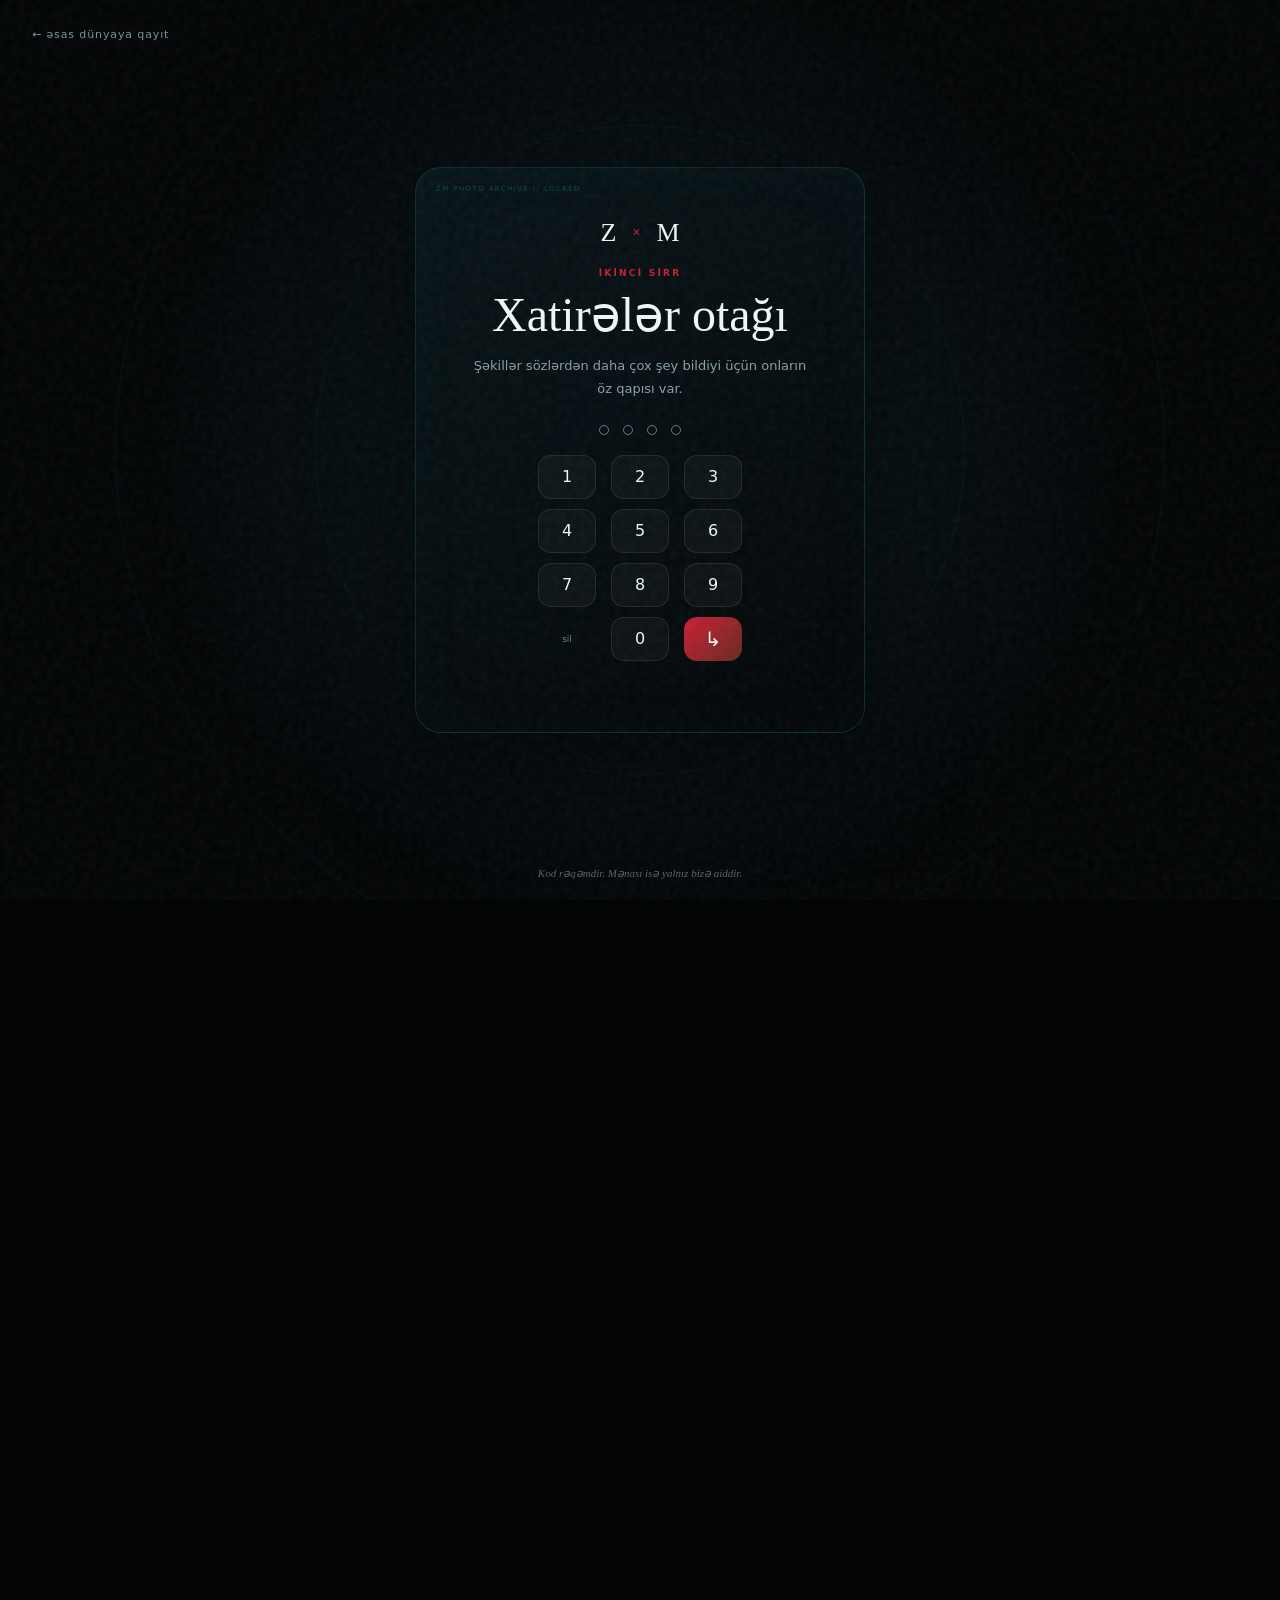
==== gallery.html @ 8cc77999 "Add files via upload" ====
<!doctype html>
<html lang="az">
<head>
  <meta charset="UTF-8">
  <meta name="viewport" content="width=device-width, initial-scale=1.0, viewport-fit=cover">
  <meta name="theme-color" content="#020405">
  <meta name="description" content="Ziya və Mədinənin kodla qorunan şəkil arxivi.">
  <title>ZM | Qalereya</title>
  <link rel="icon" href="assets/favicon.svg" type="image/svg+xml">
  <link rel="stylesheet" href="gallery.css">
  <link rel="stylesheet" href="gallery-images.css">
</head>
<body class="gallery-locked">
  <div class="grain" aria-hidden="true"></div>
  <div class="ocean-glow" aria-hidden="true"></div>

  <section class="vault-lock" id="vaultLock" aria-labelledby="vaultTitle">
    <a class="back-link" href="index.html">← əsas dünyaya qayıt</a>
    <div class="vault-rings" aria-hidden="true"><i></i><i></i><i></i></div>
    <div class="vault-panel">
      <span class="system-label">ZM PHOTO ARCHIVE // LOCKED</span>
      <div class="vault-symbol" aria-hidden="true"><span>Z</span><b>×</b><span>M</span></div>
      <p class="eyebrow">İkinci sirr</p>
      <h1 id="vaultTitle">Xatirələr otağı</h1>
      <p>Şəkillər sözlərdən daha çox şey bildiyi üçün onların öz qapısı var.</p>

      <form id="galleryPinForm" autocomplete="off">
        <label class="sr-only" for="galleryPin">Qalereya kodu</label>
        <input id="galleryPin" type="password" inputmode="numeric" maxlength="4" pattern="[0-9]*">
        <div class="vault-dots" aria-hidden="true"><i></i><i></i><i></i><i></i></div>
        <div class="vault-keypad" aria-label="Qalereya rəqəm klaviaturası">
          <button type="button" data-vault-key="1">1</button><button type="button" data-vault-key="2">2</button><button type="button" data-vault-key="3">3</button>
          <button type="button" data-vault-key="4">4</button><button type="button" data-vault-key="5">5</button><button type="button" data-vault-key="6">6</button>
          <button type="button" data-vault-key="7">7</button><button type="button" data-vault-key="8">8</button><button type="button" data-vault-key="9">9</button>
          <button type="button" class="clear-key" data-vault-clear>sil</button><button type="button" data-vault-key="0">0</button><button type="submit" class="enter-key">↳</button>
        </div>
        <p class="vault-error" id="vaultError" role="alert"></p>
      </form>
    </div>
    <span class="vault-foot">Kod rəqəmdir. Mənası isə yalnız bizə aiddir.</span>
  </section>

  <main class="gallery-world" id="galleryWorld" aria-hidden="true">
    <header>
      <a class="gallery-brand" href="index.html"><span>Z</span><i>♡</i><span>M</span></a>
      <span class="archive-status"><i></i> arxiv açıqdır</span>
      <a class="home-link" href="index.html">Əsas səhifə</a>
    </header>

    <section class="gallery-hero">
      <div class="gallery-orbit" aria-hidden="true"><i></i><i></i></div>
      <p class="eyebrow">Kod 2006 qəbul edildi</p>
      <h1>Şəkillər danışanda<br><em>sözlər susur.</em></h1>
      <p>Bu otaqda artıq səkkiz xatirə yaşayır. Hər şəklə toxunanda həmin kadr bütün ekranı tutur, sanki vaxt bir anlıq yenidən dayanır.</p>
      <div class="archive-count"><b>08</b><span>qorunan<br>xatirə</span></div>
    </section>

    <section class="photo-archive" aria-label="Şəkil yerləri">
      <button class="archive-card card-tall has-photo photo-01" type="button" data-photo-view data-photo-title="Ən sevdiyim şəkil" data-photo-code="ZM-001">
        <span class="favorite-badge">Ziyanın seçimi ♡</span><span class="card-code">ZM-001</span><span class="card-copy"><b>Ən sevdiyim şəkil</b><small>Gecənin ən gözəl kadrı</small></span><span class="view-photo">↗</span>
      </button>
      <button class="archive-card card-wide has-photo photo-02" type="button" data-photo-view data-photo-title="Bir təbəssüm" data-photo-code="ZM-002">
        <span class="card-code">ZM-002</span><span class="card-copy"><b>Bir təbəssüm</b><small>Sakit və doğma</small></span><span class="view-photo">↗</span>
      </button>
      <button class="archive-card has-photo photo-03" type="button" data-photo-view data-photo-title="Qırmızı gecə" data-photo-code="ZM-003">
        <span class="card-code">ZM-003</span><span class="card-copy"><b>Qırmızı gecə</b><small>İşıqların içində</small></span><span class="view-photo">↗</span>
      </button>
      <button class="archive-card has-photo photo-04" type="button" data-photo-view data-photo-title="Mavi səma" data-photo-code="ZM-004">
        <span class="card-code">ZM-004</span><span class="card-copy"><b>Mavi səma</b><small>Günəşli bir kadr</small></span><span class="view-photo">↗</span>
      </button>
      <button class="archive-card card-wide has-photo photo-05" type="button" data-photo-view data-photo-title="Parkda bir gün" data-photo-code="ZM-005">
        <span class="card-code">ZM-005</span><span class="card-copy"><b>Parkda bir gün</b><small>Yaşılın içində</small></span><span class="view-photo">↗</span>
      </button>
      <button class="archive-card has-photo photo-06" type="button" data-photo-view data-photo-title="İsti işıq" data-photo-code="ZM-006">
        <span class="card-code">ZM-006</span><span class="card-copy"><b>İsti işıq</b><small>Bir anlıq baxış</small></span><span class="view-photo">↗</span>
      </button>
      <button class="archive-card has-photo photo-07" type="button" data-photo-view data-photo-title="Sözsüz" data-photo-code="ZM-007">
        <span class="card-code">ZM-007</span><span class="card-copy"><b>Sözsüz</b><small>Amma aydın</small></span><span class="view-photo">↗</span>
      </button>
      <button class="archive-card final-card has-photo photo-08" type="button" data-photo-view data-photo-title="Sakit gözəllik" data-photo-code="ZM-008">
        <span class="card-code">ZM-008</span><span class="card-copy"><b>Sakit gözəllik</b><small>Arxiv davam edir</small></span><span class="view-photo">↗</span>
      </button>
    </section>

    <p class="gallery-note">Bu səkkiz kadr artıq arxivin ilk fəslidir. Yeni şəkillər gəldikcə otaq böyüyəcək və hər birinin öz qeydi olacaq.</p>
    <footer><span>Ziya</span><i>13.04 → ∞</i><span>Mədinə</span></footer>
  </main>

  <div class="photo-viewer" id="photoViewer" role="dialog" aria-modal="true" aria-labelledby="viewerTitle" hidden>
    <button class="viewer-close" id="viewerClose" type="button" aria-label="Şəkli bağla">×</button>
    <button class="viewer-nav viewer-prev" id="viewerPrev" type="button" aria-label="Əvvəlki şəkil">←</button>
    <figure><div class="viewer-image" id="viewerImage"></div><figcaption><small id="viewerCode"></small><h2 id="viewerTitle"></h2><span id="viewerCount"></span></figcaption></figure>
    <button class="viewer-nav viewer-next" id="viewerNext" type="button" aria-label="Növbəti şəkil">→</button>
  </div>

  <script src="gallery.js"></script>
</body>
</html>
---- gallery.css ----
:root { --black:#020405; --panel:#071014; --sea:#1aa0ad; --red:#cc1e34; --chestnut:#652a20; --ink:#edf8f8; --muted:#88a1a5; --serif:Georgia,"Times New Roman",serif; --sans:Inter,ui-sans-serif,system-ui,sans-serif; }
*{box-sizing:border-box}html{scroll-behavior:smooth}body{margin:0;background:var(--black);color:var(--ink);font-family:var(--sans);overflow-x:hidden}body.gallery-locked{overflow:hidden}button,input{font:inherit}button,a{color:inherit}a{text-decoration:none}.sr-only{position:absolute;width:1px;height:1px;padding:0;margin:-1px;overflow:hidden;clip:rect(0,0,0,0);white-space:nowrap;border:0}.grain{position:fixed;inset:0;z-index:9999;pointer-events:none;opacity:.055;background-image:url("data:image/svg+xml,%3Csvg viewBox='0 0 160 160' xmlns='http://www.w3.org/2000/svg'%3E%3Cfilter id='n'%3E%3CfeTurbulence type='fractalNoise' baseFrequency='.8' numOctaves='4' stitchTiles='stitch'/%3E%3C/filter%3E%3Crect width='100%25' height='100%25' filter='url(%23n)'/%3E%3C/svg%3E")}.ocean-glow{position:fixed;inset:0;pointer-events:none;background:radial-gradient(circle at 80% 20%,rgba(19,135,149,.11),transparent 28%),radial-gradient(circle at 10% 80%,rgba(177,18,40,.09),transparent 30%)}
.vault-lock{position:fixed;inset:0;z-index:1000;display:grid;place-items:center;min-height:100svh;padding:45px 20px;background:radial-gradient(circle at 50% 50%,#0b1a20,#020405 62%);transition:opacity 1s,visibility 1s,transform 1s}.vault-lock.open{opacity:0;visibility:hidden;transform:scale(1.08)}.back-link{position:absolute;top:28px;left:32px;color:#789397;font-size:11px;letter-spacing:.08em}.vault-panel{position:relative;z-index:2;width:min(450px,100%);padding:50px 45px 38px;text-align:center;border:1px solid rgba(30,158,169,.22);border-radius:26px;background:linear-gradient(145deg,rgba(8,20,24,.92),rgba(3,5,7,.94));box-shadow:0 35px 100px rgba(0,0,0,.62),inset 0 0 60px rgba(20,143,154,.04)}.system-label{position:absolute;top:17px;left:20px;color:rgba(34,167,177,.35);font-size:7px;letter-spacing:.2em}.vault-symbol{display:flex;align-items:center;justify-content:center;gap:16px;margin-bottom:20px;font:400 26px var(--serif)}.vault-symbol b{color:var(--red);font-size:14px}.eyebrow{margin:0 0 13px;color:var(--red);font-size:9px;font-weight:700;letter-spacing:.25em;text-transform:uppercase}.vault-panel h1{margin:0;font:400 clamp(34px,8vw,48px)/1 var(--serif)}.vault-panel>p:not(.eyebrow){max-width:340px;margin:16px auto 25px;color:var(--muted);font-size:13px;line-height:1.7}#galleryPin{position:absolute;width:1px;height:1px;opacity:0}.vault-dots{display:flex;justify-content:center;gap:14px;margin-bottom:20px}.vault-dots i{width:10px;height:10px;border:1px solid #63787b;border-radius:50%;transition:.25s}.vault-dots i.on{border-color:var(--sea);background:var(--sea);box-shadow:0 0 14px var(--sea)}.vault-keypad{display:grid;grid-template-columns:repeat(3,58px);justify-content:center;gap:10px 15px}.vault-keypad button{height:44px;border:1px solid rgba(255,255,255,.09);border-radius:13px;background:rgba(255,255,255,.035);cursor:pointer;transition:.2s}.vault-keypad button:hover{border-color:rgba(26,160,173,.4);background:rgba(18,115,126,.16);transform:translateY(-2px)}.vault-keypad .clear-key{border-color:transparent;background:none;color:#688084;font-size:9px}.vault-keypad .enter-key{border:0;background:linear-gradient(135deg,var(--red),var(--chestnut));font-size:20px}.vault-error{min-height:17px;margin:16px 0 0;color:#ea5062;font-size:11px}.vault-panel.shake{animation:shake .45s}.vault-foot{position:absolute;bottom:20px;color:#52676a;font:italic 11px var(--serif)}.vault-rings{position:absolute;inset:0;display:grid;place-items:center;overflow:hidden}.vault-rings i{position:absolute;width:650px;height:650px;border:1px solid rgba(24,154,165,.08);border-radius:50%;animation:spin 25s linear infinite}.vault-rings i:nth-child(2){width:850px;height:850px;border-style:dashed;border-color:rgba(194,24,47,.08);animation-direction:reverse}.vault-rings i:nth-child(3){width:1050px;height:1050px;animation-duration:40s}
.gallery-world{opacity:0;visibility:hidden;transition:opacity 1.2s .3s}.gallery-world.visible{opacity:1;visibility:visible}.gallery-world header{position:fixed;z-index:100;top:0;left:0;width:100%;height:72px;display:grid;grid-template-columns:1fr auto 1fr;align-items:center;padding:0 clamp(22px,6vw,80px);border-bottom:1px solid rgba(26,160,173,.12);background:rgba(2,4,5,.82);backdrop-filter:blur(16px)}.gallery-brand{display:flex;align-items:center;gap:7px;font:20px var(--serif)}.gallery-brand i{color:var(--red);font-style:normal}.archive-status{display:flex;align-items:center;gap:8px;color:#789397;font-size:9px;letter-spacing:.15em;text-transform:uppercase}.archive-status i{width:6px;height:6px;border-radius:50%;background:var(--sea);box-shadow:0 0 12px var(--sea);animation:blink 1.5s infinite}.home-link{justify-self:end;color:#8da4a7;font-size:11px}.gallery-hero{position:relative;min-height:760px;display:flex;flex-direction:column;align-items:center;justify-content:center;padding:120px 24px 80px;text-align:center;overflow:hidden}.gallery-hero::before{content:"ZM";position:absolute;color:rgba(255,255,255,.018);font:700 min(50vw,620px)/1 var(--serif);letter-spacing:-.16em}.gallery-hero h1{position:relative;margin:0;font:400 clamp(52px,8vw,105px)/.95 var(--serif);letter-spacing:-.055em}.gallery-hero h1 em{color:var(--sea);font-weight:400}.gallery-hero>p:not(.eyebrow){position:relative;max-width:650px;margin:27px auto;color:var(--muted);font-size:14px;line-height:1.8}.gallery-orbit{position:absolute;width:min(620px,80vw);height:min(620px,80vw);border:1px solid rgba(27,156,168,.11);border-radius:50%;animation:spin 28s linear infinite}.gallery-orbit::before{content:"";position:absolute;inset:50px;border:1px dashed rgba(201,27,49,.13);border-radius:50%}.gallery-orbit i{position:absolute;left:15%;top:12%;width:7px;height:7px;border-radius:50%;background:var(--red);box-shadow:0 0 18px var(--red)}.gallery-orbit i:nth-child(2){left:84%;top:72%;background:var(--sea);box-shadow:0 0 18px var(--sea)}.archive-count{position:relative;display:flex;align-items:center;gap:12px;margin-top:15px}.archive-count b{color:var(--red);font:400 38px var(--serif)}.archive-count span{color:#657d80;font-size:8px;line-height:1.4;letter-spacing:.14em;text-align:left;text-transform:uppercase}
.photo-archive{display:grid;grid-template-columns:repeat(3,1fr);grid-auto-rows:280px;gap:16px;padding:40px clamp(20px,6vw,80px) 70px}.archive-card{position:relative;min-height:260px;overflow:hidden;text-align:left;border:1px solid rgba(26,150,161,.15);border-radius:22px;background:radial-gradient(circle at 30% 25%,rgba(22,134,145,.18),transparent 26%),linear-gradient(145deg,#09171b,#030506 70%);cursor:pointer;isolation:isolate;transition:.45s}.archive-card:nth-child(2n){background:radial-gradient(circle at 70% 25%,rgba(190,27,48,.17),transparent 27%),linear-gradient(145deg,#17090a,#050708)}.archive-card:hover{transform:translateY(-7px);border-color:rgba(31,171,181,.4);box-shadow:0 28px 60px rgba(0,0,0,.43)}.card-tall{grid-row:span 2}.card-wide{grid-column:span 2}.card-code{position:absolute;top:20px;left:22px;color:rgba(199,222,224,.4);font-size:8px;letter-spacing:.18em}.card-copy{position:absolute;left:25px;bottom:24px;display:flex;flex-direction:column;gap:5px}.card-copy b{font:400 25px var(--serif)}.card-copy small{color:#82999d;font-size:8px;letter-spacing:.13em;text-transform:uppercase}.add-photo{position:absolute;right:22px;bottom:23px;display:grid;place-items:center;width:37px;height:37px;border:1px solid rgba(255,255,255,.23);border-radius:50%;font-size:19px}.card-light{position:absolute;width:170px;height:170px;right:-50px;top:-60px;border-radius:50%;background:rgba(27,157,169,.12);filter:blur(20px);animation:lightMove 7s ease-in-out infinite}.archive-card.has-photo{background-size:cover;background-position:center}.archive-card.has-photo::after{content:"";position:absolute;inset:0;z-index:-1;background:linear-gradient(to top,rgba(1,3,4,.9),transparent 66%)}.archive-card.has-photo .add-photo{font-size:0}.archive-card.has-photo .add-photo::after{content:"↻";font-size:14px}.gallery-note{max-width:680px;margin:0 auto 100px;padding:0 22px;color:#667d80;font:italic 14px/1.7 var(--serif);text-align:center}.gallery-world footer{display:flex;justify-content:center;align-items:center;gap:22px;padding:40px 20px;border-top:1px solid rgba(26,160,173,.12);font:italic 18px var(--serif)}.gallery-world footer i{color:var(--red);font-size:10px;letter-spacing:.15em}
@keyframes spin{to{transform:rotate(360deg)}}@keyframes shake{20%,60%{transform:translateX(-8px)}40%,80%{transform:translateX(8px)}}@keyframes blink{50%{opacity:.25}}@keyframes lightMove{50%{transform:translate(-100px,80px);background:rgba(195,28,49,.12)}}
@media(max-width:850px){.photo-archive{grid-template-columns:1fr 1fr}.card-tall{grid-row:span 1}.card-wide{grid-column:span 2}.gallery-hero{min-height:680px}}
@media(max-width:560px){.vault-panel{padding:48px 22px 32px}.back-link{top:18px;left:18px}.gallery-world header{grid-template-columns:1fr 1fr}.archive-status{display:none}.photo-archive{grid-template-columns:1fr;grid-auto-rows:300px}.card-wide{grid-column:span 1}.gallery-hero{min-height:650px}.gallery-hero h1{font-size:54px}.gallery-world footer{gap:12px}.vault-foot{font-size:9px}}
.archive-card.has-photo{background-size:cover;background-position:center}.archive-card.has-photo::after{z-index:0;background:linear-gradient(to top,rgba(1,3,4,.95),rgba(1,3,4,.08) 72%)}.archive-card.has-photo>*{z-index:1}.archive-card.photo-01{background-position:center 22%}.archive-card.photo-05{background-position:center}.view-photo{position:absolute;right:22px;bottom:23px;display:grid;place-items:center;width:37px;height:37px;border:1px solid rgba(255,255,255,.35);border-radius:50%;font-size:14px;backdrop-filter:blur(8px)}.favorite-badge{position:absolute;right:20px;top:18px;padding:8px 11px;color:#fff;border:1px solid rgba(255,255,255,.25);border-radius:99px;background:rgba(184,22,44,.72);font-size:8px;letter-spacing:.1em;text-transform:uppercase;backdrop-filter:blur(8px)}
.photo-viewer{position:fixed;inset:0;z-index:500;display:grid;grid-template-columns:70px minmax(0,1fr) 70px;align-items:center;padding:35px;background:rgba(1,3,4,.96);backdrop-filter:blur(20px)}.photo-viewer[hidden]{display:none}.photo-viewer figure{width:min(1050px,100%);height:min(82vh,850px);display:grid;grid-template-columns:minmax(0,1fr) 250px;margin:auto;overflow:hidden;border:1px solid rgba(31,160,171,.22);border-radius:25px;background:#05080a;box-shadow:0 35px 100px rgba(0,0,0,.65);animation:viewerIn .45s ease}.viewer-image{min-height:400px;background-size:contain;background-repeat:no-repeat;background-position:center;background-color:#020405}.photo-viewer figcaption{display:flex;flex-direction:column;justify-content:flex-end;padding:34px;border-left:1px solid rgba(31,160,171,.14);background:linear-gradient(160deg,#0b171b,#090506)}.photo-viewer figcaption small{color:var(--red);font-size:8px;letter-spacing:.2em}.photo-viewer figcaption h2{margin:12px 0;font:400 32px var(--serif)}.photo-viewer figcaption span{color:#718b8e;font-size:10px}.viewer-close{position:absolute;right:25px;top:20px;width:42px;height:42px;color:#dcebec;border:1px solid rgba(255,255,255,.18);border-radius:50%;background:rgba(255,255,255,.04);font-size:24px;cursor:pointer}.viewer-nav{width:48px;height:48px;justify-self:center;color:#dbe9ea;border:1px solid rgba(31,160,171,.24);border-radius:50%;background:#071014;cursor:pointer}.viewer-nav:hover,.viewer-close:hover{border-color:var(--red);background:rgba(181,25,45,.16)}
.viewer-image.archive-card{border:0;border-radius:0;cursor:default;isolation:auto;transition:none}.viewer-image.archive-card:hover{transform:none;box-shadow:none}
@keyframes viewerIn{from{opacity:0;transform:scale(.96) translateY(15px)}}
@media(max-width:560px){.photo-archive{grid-auto-rows:420px}.photo-viewer{grid-template-columns:45px minmax(0,1fr) 45px;padding:60px 5px 15px}.photo-viewer figure{height:75vh;grid-template-columns:1fr;grid-template-rows:minmax(0,1fr) auto}.photo-viewer figcaption{padding:18px 22px;border-left:0;border-top:1px solid rgba(31,160,171,.14)}.photo-viewer figcaption h2{font-size:24px}.viewer-nav{width:38px;height:38px}.viewer-close{right:15px;top:12px}}
@media(prefers-reduced-motion:reduce){*{animation-duration:.01ms!important;animation-iteration-count:1!important;transition-duration:.01ms!important}}

@media(max-width:560px){.grain{display:none}.ocean-glow{opacity:.7}.gallery-world header{backdrop-filter:none;background:rgba(2,4,5,.96)}.photo-archive{content-visibility:auto;contain-intrinsic-size:3000px}.archive-card{content-visibility:auto;contain-intrinsic-size:420px}.card-light{animation:none}.photo-viewer{backdrop-filter:none}.view-photo,.favorite-badge{backdrop-filter:none}}
@media(hover:none){.archive-card:hover{transform:none;box-shadow:none}.vault-keypad button:hover{transform:none}}
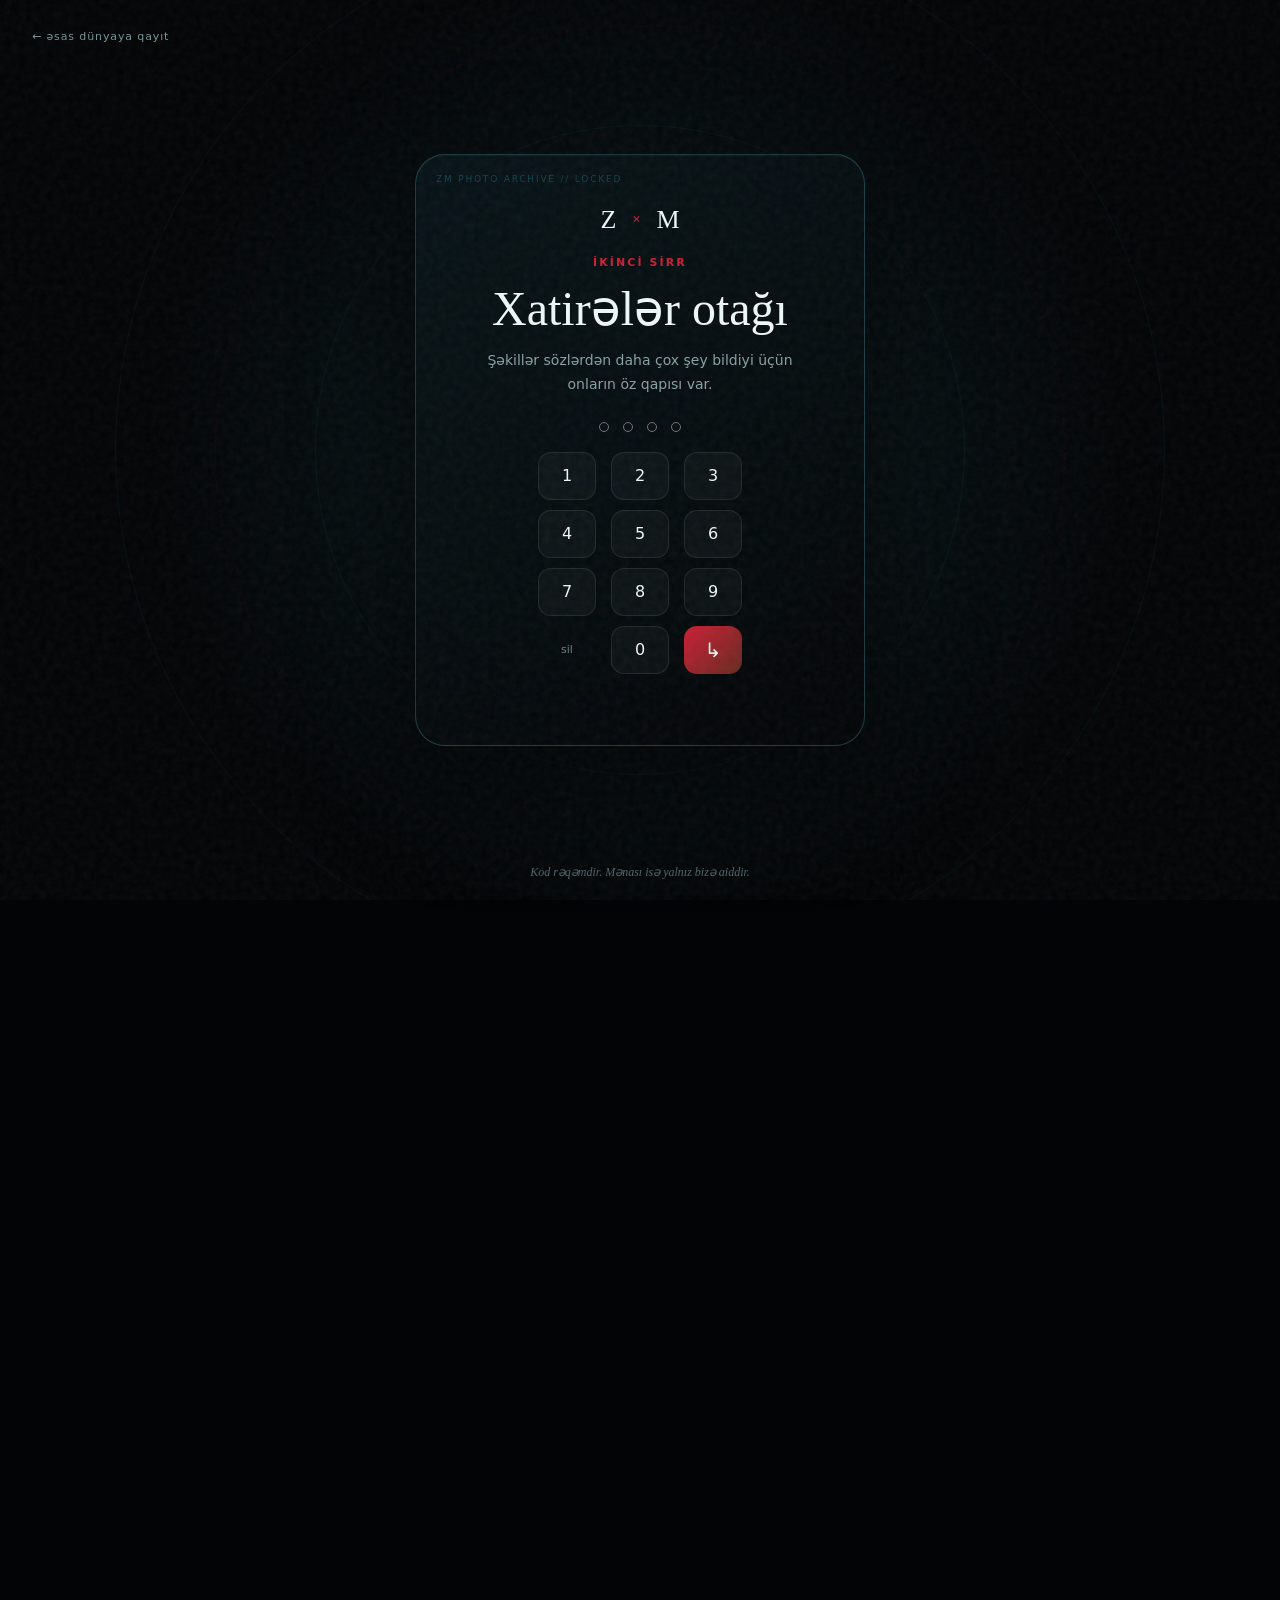
==== commit bcc1f03d: "Add files via upload" ====
--- a/gallery.html
+++ b/gallery.html
@@ -9,6 +9,7 @@
   <link rel="icon" href="assets/favicon.svg" type="image/svg+xml">
   <link rel="stylesheet" href="gallery.css">
   <link rel="stylesheet" href="gallery-images.css">
+  <link rel="stylesheet" href="polish.css">
 </head>
 <body class="gallery-locked">
   <div class="grain" aria-hidden="true"></div>
--- a/polish.css
+++ b/polish.css
@@ -0,0 +1,486 @@
+:root {
+  --zm-display: "Iowan Old Style", "Palatino Linotype", "Book Antiqua", Georgia, serif;
+  --zm-sans: "Segoe UI Variable", Aptos, "Segoe UI", system-ui, sans-serif;
+  --zm-radius: 24px;
+  --zm-border: rgba(126, 213, 220, .18);
+  --zm-shadow: 0 28px 80px rgba(0, 0, 0, .42);
+  --serif: var(--zm-display);
+  --sans: var(--zm-sans);
+}
+
+[hidden] { display: none !important; }
+
+html {
+  font-size: 16px;
+  text-rendering: optimizeLegibility;
+  -webkit-font-smoothing: antialiased;
+}
+
+body {
+  font-family: var(--zm-sans);
+  line-height: 1.6;
+}
+
+button,
+a,
+input { -webkit-tap-highlight-color: transparent; }
+
+button:focus-visible,
+a:focus-visible,
+input:focus-visible,
+[tabindex]:focus-visible {
+  outline: 2px solid #5bd2dc;
+  outline-offset: 4px;
+}
+
+::selection { color: #fff; background: rgba(207, 31, 54, .72); }
+
+::-webkit-scrollbar { width: 10px; height: 10px; }
+::-webkit-scrollbar-track { background: #020405; }
+::-webkit-scrollbar-thumb {
+  border: 3px solid #020405;
+  border-radius: 999px;
+  background: linear-gradient(#1b8d98, #a51c31);
+}
+
+.eyebrow {
+  font-size: 11px !important;
+  line-height: 1.5;
+  letter-spacing: .19em !important;
+}
+
+/* Main world */
+.topbar {
+  border-color: rgba(91, 210, 220, .16);
+  background: rgba(3, 7, 9, .76);
+  box-shadow: 0 12px 42px rgba(0, 0, 0, .14);
+  backdrop-filter: blur(22px) saturate(135%);
+}
+
+.topbar.scrolled { background: rgba(3, 7, 9, .94); }
+.nav a { font-size: 12px; letter-spacing: .055em; }
+.tiny-button { min-height: 42px; padding-inline: 15px; font-size: 12px; }
+.menu-button { width: 44px; height: 44px; }
+
+.hero-lead,
+.section-heading > p:not(.eyebrow),
+.statement p,
+.memory-card p,
+.music-portal-copy > p:not(.eyebrow),
+.universe-copy > p,
+.mischief-card p,
+.finale-copy > p { font-size: clamp(15px, 1.25vw, 18px) !important; line-height: 1.82; }
+
+.primary-button,
+.text-button {
+  min-height: 50px;
+  font-size: 13px !important;
+  letter-spacing: .025em;
+}
+
+.section { padding-block: clamp(92px, 9vw, 140px); }
+.section-heading h2 { line-height: .98; text-wrap: balance; }
+
+.bond-card,
+.memory-card,
+.universe-card,
+.mischief-card,
+.secret-door,
+.portal-lock {
+  border-color: var(--zm-border);
+  box-shadow: var(--zm-shadow);
+}
+
+.bond-card,
+.memory-card,
+.mischief-card,
+.secret-door { border-radius: var(--zm-radius); }
+
+.bond-card p,
+.secret-door small,
+.hidden-route small,
+.note-card p { font-size: 13px !important; line-height: 1.7; }
+
+.memory-tag,
+.memory-date small,
+.door-index,
+.portal-code,
+.mischief-card > i,
+.mischief-card small,
+.scroll-cue small,
+.edit-hint,
+.note-top,
+.main-heart small { font-size: 10px !important; }
+
+.secret-door { min-height: 250px; }
+.secret-door b { font-size: clamp(25px, 2.4vw, 34px); }
+.hidden-route { border-radius: 19px; }
+
+.lock-card {
+  border-color: rgba(91, 210, 220, .22);
+  border-radius: 30px;
+  box-shadow: 0 35px 110px rgba(0, 0, 0, .62), inset 0 1px rgba(255, 255, 255, .035);
+}
+
+.lock-copy,
+.pin-hint { font-size: 13px !important; }
+.keypad button { min-width: 48px; min-height: 46px; }
+.modal-paper { border-radius: 28px; box-shadow: 0 40px 120px rgba(0, 0, 0, .68); }
+.modal-paper > p:not(.eyebrow) { font-size: clamp(16px, 1.5vw, 19px); line-height: 1.85; }
+
+/* Gallery */
+.vault-lock.open { display: none !important; }
+.gallery-world.visible {
+  opacity: 1 !important;
+  visibility: visible !important;
+  transition: none !important;
+}
+.gallery-world header {
+  height: 78px;
+  background: rgba(2, 5, 7, .88);
+  box-shadow: 0 12px 38px rgba(0, 0, 0, .2);
+  backdrop-filter: blur(22px) saturate(130%);
+}
+
+.archive-status,
+.home-link { font-size: 11px !important; }
+.gallery-hero > p:not(.eyebrow) { font-size: clamp(15px, 1.3vw, 18px) !important; }
+.archive-count span { font-size: 10px !important; }
+
+.vault-panel {
+  border-color: rgba(91, 210, 220, .24);
+  border-radius: 30px;
+  box-shadow: 0 36px 110px rgba(0, 0, 0, .68), inset 0 1px rgba(255, 255, 255, .035);
+}
+
+.system-label { font-size: 9px !important; }
+.vault-panel > p:not(.eyebrow) { font-size: 14px !important; }
+.vault-keypad button { min-width: 58px; min-height: 48px; }
+.vault-keypad .clear-key { font-size: 11px !important; }
+.vault-error,
+.vault-foot { font-size: 12px !important; }
+
+.photo-archive { gap: 20px; }
+.archive-card {
+  border-color: rgba(91, 210, 220, .2);
+  border-radius: 26px;
+  box-shadow: 0 20px 55px rgba(0, 0, 0, .2);
+}
+
+.archive-card::after {
+  content: "";
+  position: absolute;
+  inset: 0;
+  z-index: -1;
+  pointer-events: none;
+  background: linear-gradient(180deg, transparent 42%, rgba(1, 4, 6, .78));
+}
+
+.card-code,
+.favorite-badge { font-size: 10px !important; }
+.card-copy b { font-size: clamp(24px, 2.2vw, 31px); }
+.card-copy small { font-size: 10px !important; }
+.view-photo { width: 43px; height: 43px; }
+.gallery-note { font-size: 15px !important; line-height: 1.8; }
+.photo-viewer { background: rgba(1, 3, 4, .92); backdrop-filter: blur(18px); }
+.viewer-close,
+.viewer-nav { width: 48px; height: 48px; }
+
+/* Music */
+.music-page {
+  position: relative;
+  isolation: isolate;
+  background: #02080a;
+}
+
+.music-page::before,
+.music-page::after {
+  content: "";
+  position: fixed;
+  z-index: 0;
+  inset: -22%;
+  pointer-events: none;
+}
+
+.music-page::before {
+  background:
+    radial-gradient(circle at 18% 24%, color-mix(in srgb, var(--track-accent) 34%, transparent) 0 9%, transparent 35%),
+    radial-gradient(circle at 78% 18%, rgba(207, 31, 54, .26) 0 8%, transparent 34%),
+    radial-gradient(circle at 70% 76%, color-mix(in srgb, var(--track-accent-soft) 48%, transparent) 0 12%, transparent 40%),
+    conic-gradient(from 210deg at 52% 48%, #031013, #101016, #1b080c, #03151a, #031013);
+  background-size: 115% 115%, 120% 120%, 130% 130%, 100% 100%;
+  animation: musicBackdropFlow 18s ease-in-out infinite alternate;
+  transition: background 1s ease;
+}
+
+.music-page::after {
+  inset: 0;
+  opacity: .3;
+  background-image:
+    linear-gradient(rgba(72, 207, 218, .055) 1px, transparent 1px),
+    linear-gradient(90deg, rgba(72, 207, 218, .055) 1px, transparent 1px),
+    radial-gradient(circle at center, transparent 35%, rgba(1, 4, 6, .72) 100%);
+  background-size: 72px 72px, 72px 72px, 100% 100%;
+  animation: musicGridMove 22s linear infinite;
+}
+
+.music-page > main { position: relative; z-index: 1; }
+.music-page > .music-header { z-index: 100; }
+.music-page > .ambient-waves { position: fixed; z-index: 0; }
+
+.music-page .music-grain {
+  opacity: .016;
+  mix-blend-mode: soft-light;
+}
+
+.music-page .ambient-waves { opacity: .34; }
+.music-page .ambient-waves i {
+  border-width: 2px;
+  border-color: color-mix(in srgb, var(--track-accent) 34%, transparent);
+  box-shadow: inset 0 0 80px color-mix(in srgb, var(--track-accent) 8%, transparent);
+  animation: musicOrbitDrift 13s ease-in-out infinite alternate;
+}
+.music-page .ambient-waves i:nth-child(2) {
+  border-color: rgba(224, 46, 73, .26);
+  animation-delay: -5s;
+}
+.music-page .ambient-waves i:nth-child(3) { animation-delay: -9s; }
+
+.music-header {
+  height: 78px;
+  background: rgba(3, 10, 13, .78);
+  border-color: rgba(73, 211, 222, .24);
+  box-shadow: 0 12px 38px rgba(0, 0, 0, .2);
+  backdrop-filter: blur(8px) saturate(125%);
+}
+
+.music-page .music-hero {
+  background:
+    linear-gradient(125deg, rgba(2, 10, 13, .82), rgba(8, 25, 29, .56) 48%, rgba(37, 7, 13, .68)),
+    radial-gradient(circle at 28% 55%, color-mix(in srgb, var(--track-accent) 28%, transparent), transparent 42%);
+}
+
+.music-page .music-hero::after {
+  content: "";
+  position: absolute;
+  inset: 8% 6%;
+  pointer-events: none;
+  border: 1px solid rgba(79, 213, 224, .09);
+  border-radius: 50%;
+  transform: rotate(-9deg);
+  animation: musicHaloTurn 28s linear infinite;
+}
+
+.music-page .hero-frequency { opacity: .17; }
+.music-page .hero-frequency span {
+  width: 3px;
+  box-shadow: 0 0 18px color-mix(in srgb, var(--track-accent) 48%, transparent);
+}
+
+.music-page .player-section {
+  background:
+    radial-gradient(circle at 7% 45%, color-mix(in srgb, var(--track-accent) 25%, transparent), transparent 32%),
+    radial-gradient(circle at 92% 25%, rgba(207, 31, 54, .18), transparent 34%),
+    linear-gradient(135deg, rgba(3, 14, 17, .94), rgba(9, 19, 23, .82) 48%, rgba(22, 7, 10, .9));
+}
+
+.music-page .player-section::before {
+  width: 620px;
+  height: 620px;
+  left: -190px;
+  top: 3%;
+  opacity: .3;
+  filter: none;
+  background: radial-gradient(circle, color-mix(in srgb, var(--track-accent) 46%, transparent), transparent 66%);
+  animation: musicLightFloat 11s ease-in-out infinite alternate;
+}
+
+.music-page .player-shell,
+.music-page .playlist-panel,
+.music-page .lyrics-console {
+  background:
+    radial-gradient(circle at top right, color-mix(in srgb, var(--track-accent) 22%, transparent), transparent 46%),
+    linear-gradient(145deg, rgba(12, 31, 36, .9), rgba(5, 10, 13, .94));
+  border-color: color-mix(in srgb, var(--track-accent) 38%, rgba(255, 255, 255, .08));
+  box-shadow: 0 28px 75px rgba(0, 0, 0, .38), inset 0 1px rgba(255, 255, 255, .055);
+}
+
+.music-page .player-shell::after {
+  filter: none;
+  opacity: .14;
+}
+
+.music-page .lyrics-section {
+  background:
+    radial-gradient(circle at 82% 48%, color-mix(in srgb, var(--track-accent) 25%, transparent), transparent 35%),
+    linear-gradient(120deg, rgba(16, 6, 10, .92), rgba(3, 17, 20, .9) 58%, rgba(3, 8, 10, .94));
+}
+
+.music-page .song-story {
+  background:
+    radial-gradient(circle at 16% 60%, rgba(207, 31, 54, .2), transparent 32%),
+    radial-gradient(circle at 85% 20%, color-mix(in srgb, var(--track-accent) 18%, transparent), transparent 30%),
+    linear-gradient(145deg, rgba(4, 14, 17, .95), rgba(29, 8, 12, .91));
+}
+
+.music-page .story-grid article {
+  background: linear-gradient(145deg, rgba(16, 37, 42, .88), rgba(12, 8, 12, .92));
+  border-color: rgba(103, 221, 229, .17);
+}
+
+.music-page .music-finale {
+  background:
+    radial-gradient(circle at 50% 48%, color-mix(in srgb, var(--track-accent) 48%, #08252b) 0, transparent 35%),
+    radial-gradient(circle at 18% 80%, rgba(207, 31, 54, .3), transparent 29%),
+    linear-gradient(135deg, #041014, #16070b 85%);
+}
+
+@keyframes musicBackdropFlow {
+  0% { transform: translate3d(-2%, -1%, 0) rotate(-2deg) scale(1); }
+  50% { transform: translate3d(4%, 3%, 0) rotate(2deg) scale(1.07); }
+  100% { transform: translate3d(-1%, 5%, 0) rotate(-1deg) scale(1.03); }
+}
+
+@keyframes musicGridMove { to { background-position: 72px 72px, 72px 72px, 0 0; } }
+@keyframes musicOrbitDrift { to { transform: translate3d(6vw, -4vh, 0) scale(1.13) rotate(8deg); } }
+@keyframes musicHaloTurn { to { transform: rotate(351deg); } }
+@keyframes musicLightFloat { to { transform: translate3d(90px, 55px, 0) scale(1.16); } }
+
+.music-header nav a,
+.music-home { font-size: 12px !important; }
+.music-hero > p:not(.eyebrow) { font-size: clamp(16px, 1.35vw, 19px) !important; }
+.music-stats small { font-size: 10px !important; }
+.scroll-music { min-height: 46px; display: inline-flex; align-items: center; font-size: 12px !important; }
+
+.player-section { grid-template-columns: minmax(0, 1.1fr) minmax(340px, .9fr); }
+.player-shell,
+.playlist-panel,
+.lyrics-console { border-color: rgba(91, 210, 220, .19); box-shadow: var(--zm-shadow); }
+.player-shell { min-width: 0; overflow: hidden; }
+.turntable,
+.now-playing { min-width: 0; }
+.vinyl { width: min(300px, 26vw); }
+.vinyl-label small { font-size: 9px !important; }
+.now-top,
+.track-number,
+.panel-title span,
+.screen-index { font-size: 10px !important; }
+.now-top button { width: 44px; height: 44px; }
+.now-playing > p:not(.player-status) { font-size: 14px !important; }
+.track-context,
+.progress-row { font-size: 10px !important; }
+.track-progress { min-height: 24px; }
+.player-controls button { width: 46px; height: 46px; }
+.player-controls .play-button { width: 64px; height: 64px; }
+.player-status { font-size: 14px !important; }
+.track-slot { min-height: 88px; }
+.track-slot > b { font-size: 18px; }
+.track-slot > small { font-size: 10px !important; line-height: 1.45; }
+.playlist-hint { font-size: 14px !important; }
+.lyrics-tabs button { min-height: 44px; font-size: 11px !important; }
+.lyrics-screen { padding: clamp(36px, 5vw, 64px); }
+.lyrics-screen > p { font-size: 16px !important; }
+.synced-lyrics { scrollbar-gutter: stable; }
+.lyric-line time { font-size: 10px !important; }
+.story-grid article { border-radius: 25px; box-shadow: 0 18px 45px rgba(0, 0, 0, .18); }
+.story-grid small { font-size: 10px !important; }
+.story-grid p { font-size: 14px !important; }
+.music-finale > p:not(.eyebrow) { font-size: 17px !important; }
+.music-finale > a { min-height: 46px; display: inline-flex; align-items: center; font-size: 12px !important; }
+
+/* Game */
+.game-back,
+.question-back { font-size: 12px !important; }
+.game-code,
+.question-code,
+.result-code { font-size: 10px !important; }
+.intro-copy { font-size: clamp(15px, 1.3vw, 18px) !important; }
+.rule-cards article,
+.game-hud > div {
+  border-color: rgba(91, 210, 220, .2);
+  box-shadow: 0 16px 42px rgba(0, 0, 0, .2);
+}
+.rule-cards p { font-size: 13px !important; }
+.start-game,
+.result-actions button,
+.result-actions a { min-height: 52px; font-size: 13px !important; }
+.game-hud small { font-size: 10px !important; }
+.message-bubble { min-height: 54px; font-size: 14px !important; }
+.game-status { font-size: 15px !important; }
+.result-ring small { font-size: 10px !important; }
+
+/* Question */
+.question-stage { padding-inline: 22px; }
+.question-sub { font-size: clamp(15px, 1.3vw, 18px) !important; }
+.answer-zone button { min-width: 152px; min-height: 58px; font-size: 17px !important; }
+.try-message { font-size: 13px !important; }
+.scanner > p,
+.reveal-content > p { font-size: clamp(15px, 1.35vw, 18px) !important; line-height: 1.8; }
+.promise-heart small { font-size: 10px !important; }
+.return-button { min-height: 48px; display: inline-flex; align-items: center; font-size: 12px !important; }
+
+@media (max-width: 1050px) {
+  .player-section { grid-template-columns: 1fr; }
+  .vinyl { width: min(320px, 36vw); }
+}
+
+@media (max-width: 700px) {
+  body.menu-open { overflow: hidden; }
+  .section { padding-block: 82px; }
+  .topbar,
+  .music-header,
+  .gallery-world header { height: 68px; padding-inline: 18px; }
+  .nav { background: rgba(3, 7, 9, .98); backdrop-filter: blur(20px); }
+  .nav a { min-height: 48px; display: flex; align-items: center; font-size: 14px; }
+  .hero { padding-inline: 18px; }
+  .hero-lead { font-size: 16px !important; }
+  .hero-actions { gap: 13px; }
+  .primary-button,
+  .text-button { width: 100%; justify-content: center; }
+  .lock-card,
+  .vault-panel { padding-inline: 24px; border-radius: 24px; }
+  .modal-paper { width: calc(100% - 28px); padding-inline: 25px; }
+
+  .gallery-hero { min-height: 660px; padding-inline: 18px; }
+  .photo-archive { grid-template-columns: 1fr; grid-auto-rows: minmax(330px, 58vh); padding-inline: 14px; }
+  .card-wide { grid-column: auto; }
+  .card-tall { grid-row: auto; }
+  .archive-card { min-height: 330px; }
+  .archive-status { display: none; }
+
+  .music-header { grid-template-columns: auto 1fr; }
+  .music-home { font-size: 10px !important; }
+  .music-hero { min-height: 780px; }
+  .music-hero h1 { font-size: clamp(56px, 18vw, 78px); }
+  .music-stats { flex-wrap: wrap; justify-content: center; }
+  .player-shell { overflow: visible; }
+  .vinyl { width: min(280px, 78vw); }
+  .track-slot > small { font-size: 10px !important; }
+  .lyrics-tabs { gap: 6px; padding: 12px; }
+  .lyrics-tabs button { min-width: 132px; }
+
+  .game-shell { padding-inline: 14px; }
+  .rule-cards p { font-size: 13px !important; }
+  .message-bubble { font-size: 13px !important; }
+  .answer-zone { width: min(100%, 360px); }
+  .answer-zone button { min-width: 132px; }
+  .question-stage h1 { font-size: clamp(62px, 20vw, 92px); }
+}
+
+@media (max-width: 390px) {
+  .eyebrow { font-size: 10px !important; }
+  .tiny-button > span:last-child { display: none; }
+  .music-stats > i { display: none; }
+  .music-stats { gap: 20px; }
+  .lyrics-screen { padding-inline: 20px; }
+  .answer-zone button { min-width: 120px; }
+}
+
+@media (prefers-reduced-motion: reduce) {
+  .site.visible,
+  .gallery-world.visible { opacity: 1 !important; visibility: visible !important; transform: none !important; }
+  .lock-screen,
+  .vault-lock,
+  .site,
+  .gallery-world { transition: none !important; }
+}
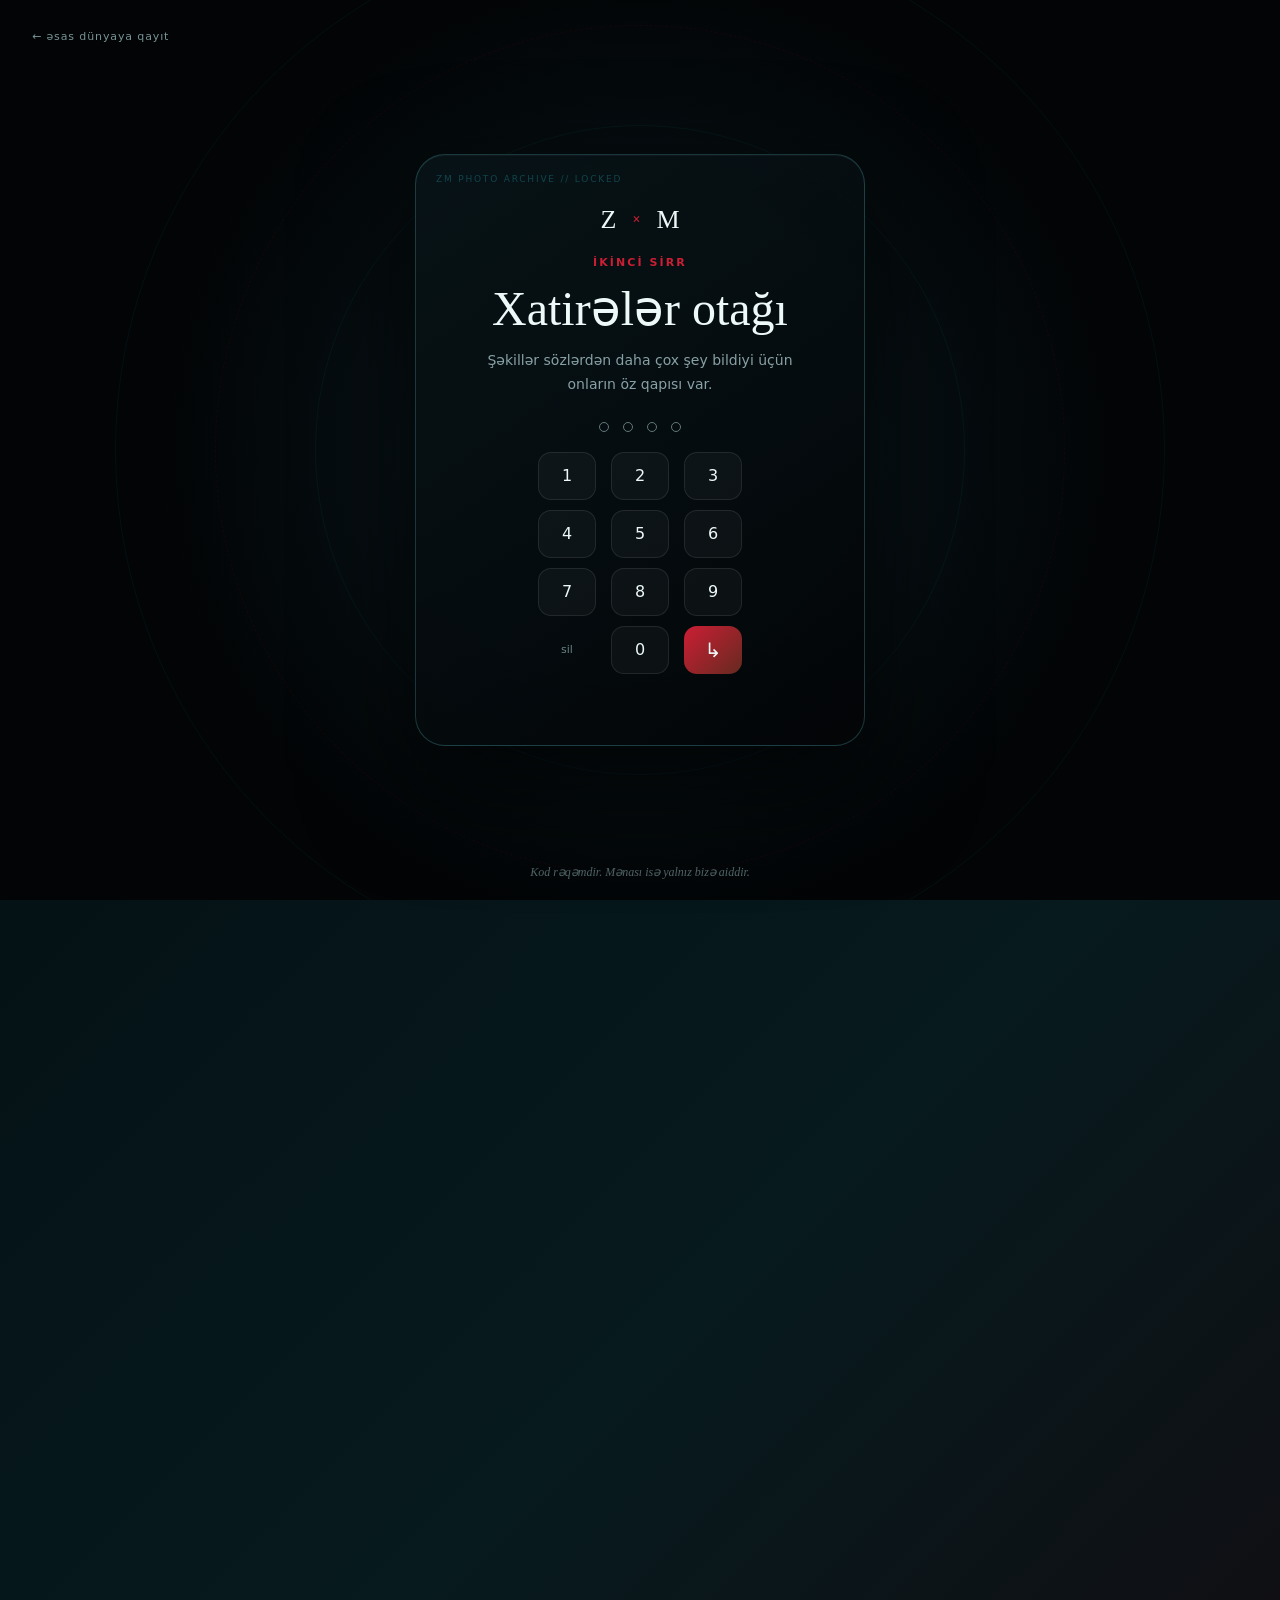
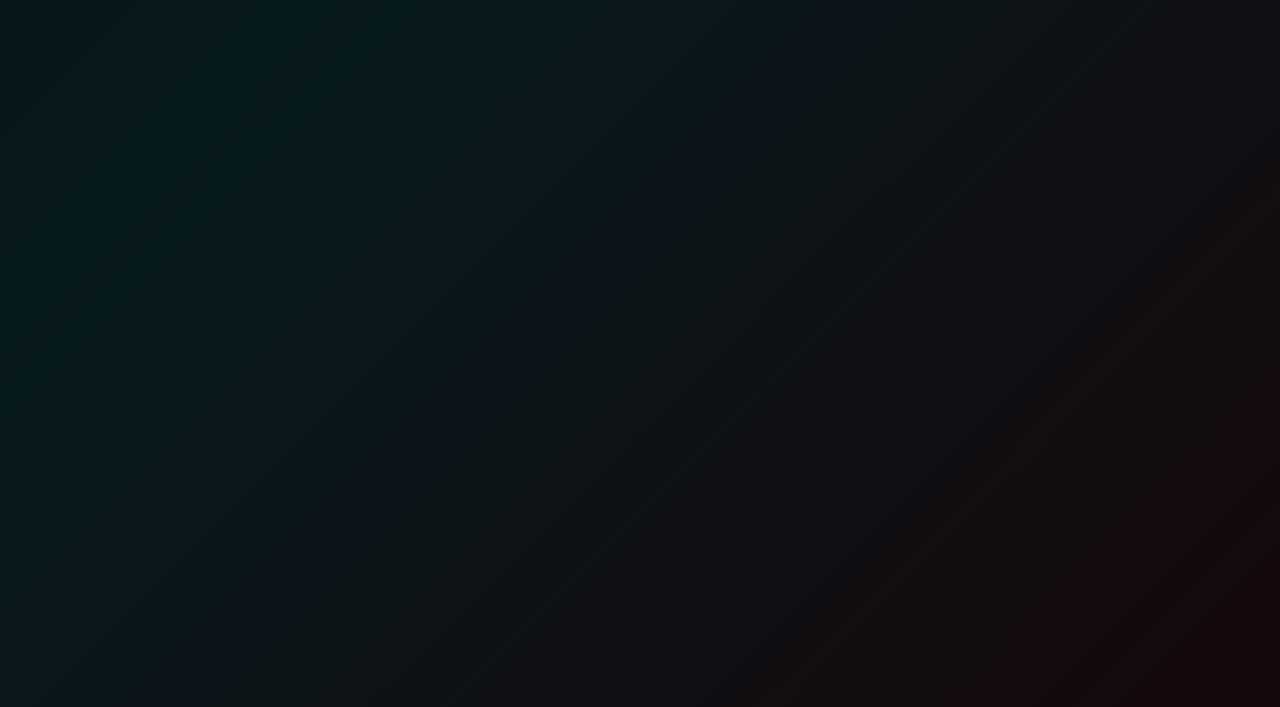
==== commit 079f2f6d: "Add files via upload" ====
--- a/gallery.html
+++ b/gallery.html
@@ -94,6 +94,7 @@
     <button class="viewer-nav viewer-next" id="viewerNext" type="button" aria-label="Növbəti şəkil">→</button>
   </div>
 
+  <script src="performance.js"></script>
   <script src="gallery.js"></script>
 </body>
 </html>
--- a/polish.css
+++ b/polish.css
@@ -12,6 +12,8 @@
 
 html {
   font-size: 16px;
+  background: #02080a;
+  overscroll-behavior-y: none;
   text-rendering: optimizeLegibility;
   -webkit-font-smoothing: antialiased;
 }
@@ -19,6 +21,28 @@
 body {
   font-family: var(--zm-sans);
   line-height: 1.6;
+}
+
+/* Cleaner color rendering across every page */
+.noise,
+.grain,
+.question-noise,
+.music-grain {
+  display: none !important;
+}
+
+.cursor-glow { filter: none !important; opacity: .2; }
+.topbar,
+.gallery-world header { backdrop-filter: blur(6px) saturate(120%) !important; }
+.memory-card,
+.orbit-note,
+.modal-backdrop,
+.photo-viewer,
+.view-photo,
+.favorite-badge { backdrop-filter: blur(4px) saturate(115%) !important; }
+
+body:not(.music-page) {
+  background-color: #02080a;
 }
 
 button,
@@ -410,6 +434,37 @@
 .result-ring small { font-size: 10px !important; }
 
 /* Question */
+.question-noise { display: none; }
+
+body:has(.question-stage) {
+  background:
+    radial-gradient(circle at 18% 22%, rgba(26, 180, 192, .24), transparent 32%),
+    radial-gradient(circle at 82% 76%, rgba(208, 30, 53, .22), transparent 34%),
+    linear-gradient(135deg, #031216, #061f24 48%, #19070c) !important;
+}
+
+.question-stars { opacity: .9; }
+.question-stars i { width: 3px; height: 3px; }
+.question-stage h1 em { color: #43d0da; text-shadow: 0 0 22px rgba(67, 208, 218, .22); }
+.question-heart { background: rgba(4, 19, 23, .66); }
+.answer-reveal {
+  background:
+    radial-gradient(circle at 50% 42%, rgba(23, 174, 187, .38), transparent 38%),
+    radial-gradient(circle at 16% 82%, rgba(208, 30, 53, .24), transparent 30%),
+    linear-gradient(135deg, #031115, #071d21 55%, #17070b) !important;
+}
+
+.promise-heart::before {
+  color: #c51d36;
+  filter: drop-shadow(0 0 16px rgba(208, 30, 53, .24));
+}
+
+.return-button {
+  border-color: rgba(72, 218, 229, .42);
+  background: rgba(8, 46, 52, .48);
+  color: #d8f6f7;
+}
+
 .question-stage { padding-inline: 22px; }
 .question-sub { font-size: clamp(15px, 1.3vw, 18px) !important; }
 .answer-zone button { min-width: 152px; min-height: 58px; font-size: 17px !important; }
@@ -476,6 +531,115 @@
   .answer-zone button { min-width: 120px; }
 }
 
+/* Final color pass: crisp surfaces, stronger separation, minimal haze */
+.lock-card,
+.memory-card,
+.orbit-note,
+.topbar,
+.gallery-world header,
+.music-header,
+.photo-viewer,
+.view-photo,
+.favorite-badge {
+  backdrop-filter: none !important;
+}
+
+.lock-card {
+  background: linear-gradient(145deg, rgba(19, 12, 23, .98), rgba(5, 19, 23, .98));
+}
+
+body:has(.site) {
+  background: linear-gradient(135deg, #08050a, #07191c 52%, #17080d);
+}
+
+body:has(.gallery-world) {
+  background: linear-gradient(135deg, #020b0e, #071a1e 56%, #16070b);
+}
+
+body:has(.gallery-world) .ocean-glow {
+  opacity: 1;
+  background:
+    radial-gradient(circle at 78% 18%, rgba(31, 185, 198, .22), transparent 32%),
+    radial-gradient(circle at 12% 82%, rgba(207, 31, 54, .2), transparent 34%);
+}
+
+body:has(.game-shell) {
+  background:
+    radial-gradient(circle at 24% 22%, rgba(32, 169, 181, .24), transparent 34%),
+    radial-gradient(circle at 78% 78%, rgba(207, 31, 54, .2), transparent 34%),
+    linear-gradient(135deg, #020b0e, #07191d 58%, #17070b) !important;
+}
+
+.game-grid { opacity: .12 !important; }
+.question-stars { opacity: .72; }
+.photo-viewer { background: rgba(1, 7, 9, .98); }
+
+/* Scroll performance: keep the design, stop expensive repaint work in motion. */
+.perf-offscreen *,
+.is-scrolling .hero::after,
+.is-scrolling .hero-aurora,
+.is-scrolling .hero-stars,
+.is-scrolling .mystery-particle,
+.is-scrolling .float-heart,
+.is-scrolling .music-wave-lines i,
+.is-scrolling .ambient-waves i,
+.is-scrolling .hero-frequency span,
+.is-scrolling .final-equalizer i,
+.is-scrolling .gallery-orbit,
+.is-scrolling .card-light,
+.is-scrolling .game-grid,
+.is-scrolling .game-orbits i,
+.is-scrolling .question-stars i,
+.is-scrolling .question-heart,
+.is-scrolling .question-heart::before {
+  animation-play-state: paused !important;
+}
+
+.is-scrolling::before,
+.is-scrolling::after { animation-play-state: paused !important; }
+
+.is-scrolling .cursor-glow { opacity: 0 !important; }
+
+.section,
+.player-section,
+.lyrics-section,
+.song-story,
+.music-finale,
+.gallery-hero,
+.photo-archive {
+  contain: paint;
+}
+
+.music-page::before {
+  inset: -8%;
+  will-change: transform;
+}
+
+.music-page::after { animation: none; opacity: .18; }
+.music-page .ambient-waves i:nth-child(3) { display: none; }
+.particle-field { display: none; }
+
+@media (max-width: 700px), (pointer: coarse) {
+  .cursor-glow,
+  .particle-field,
+  .ambient-waves,
+  .game-orbits { display: none !important; }
+  .music-page::before { animation: none; inset: 0; }
+  .hero::after,
+  .hero-stars,
+  .gallery-orbit,
+  .card-light { animation: none !important; }
+  .photo-archive,
+  .archive-card {
+    content-visibility: visible !important;
+    contain-intrinsic-size: none !important;
+  }
+}
+
+@supports not selector(body:has(*)) {
+  body { background: linear-gradient(135deg, #020b0e, #07191d 58%, #17070b); }
+}
+
 @media (prefers-reduced-motion: reduce) {
   .site.visible,
   .gallery-world.visible { opacity: 1 !important; visibility: visible !important; transform: none !important; }
